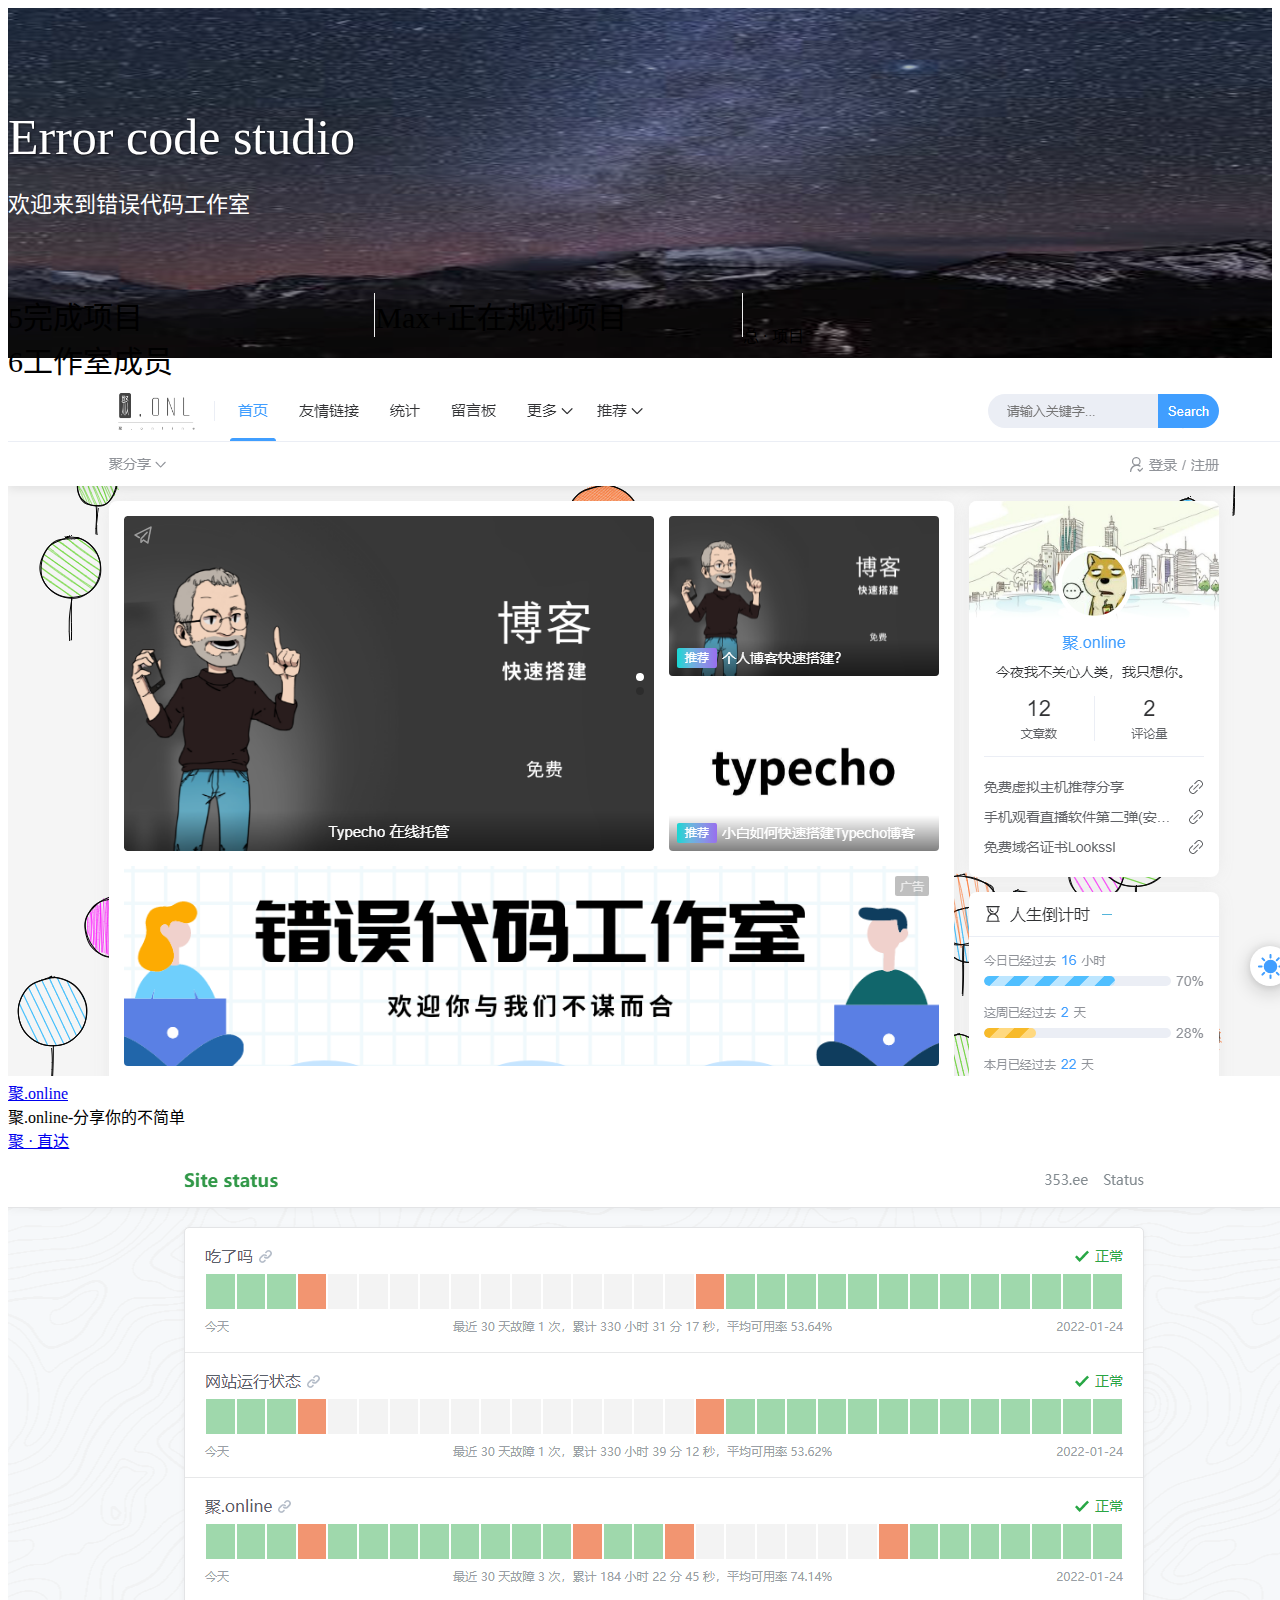
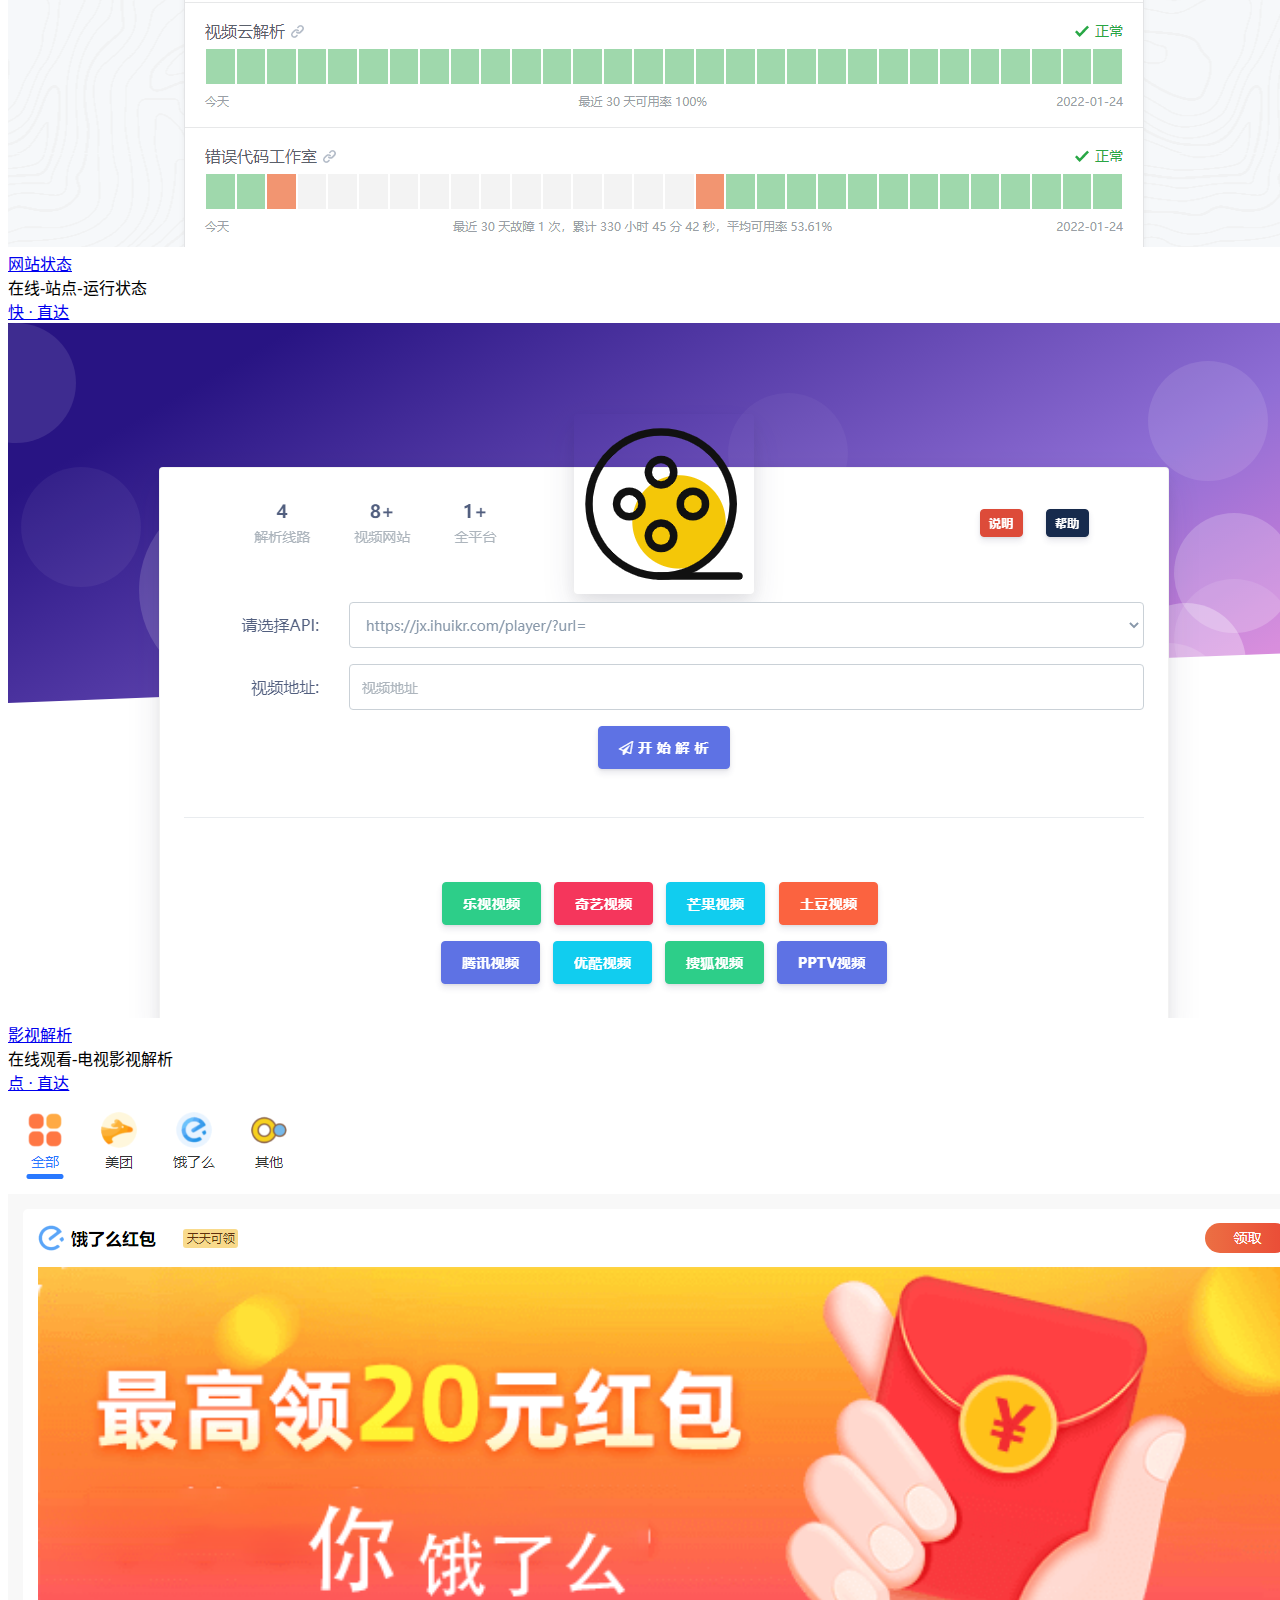
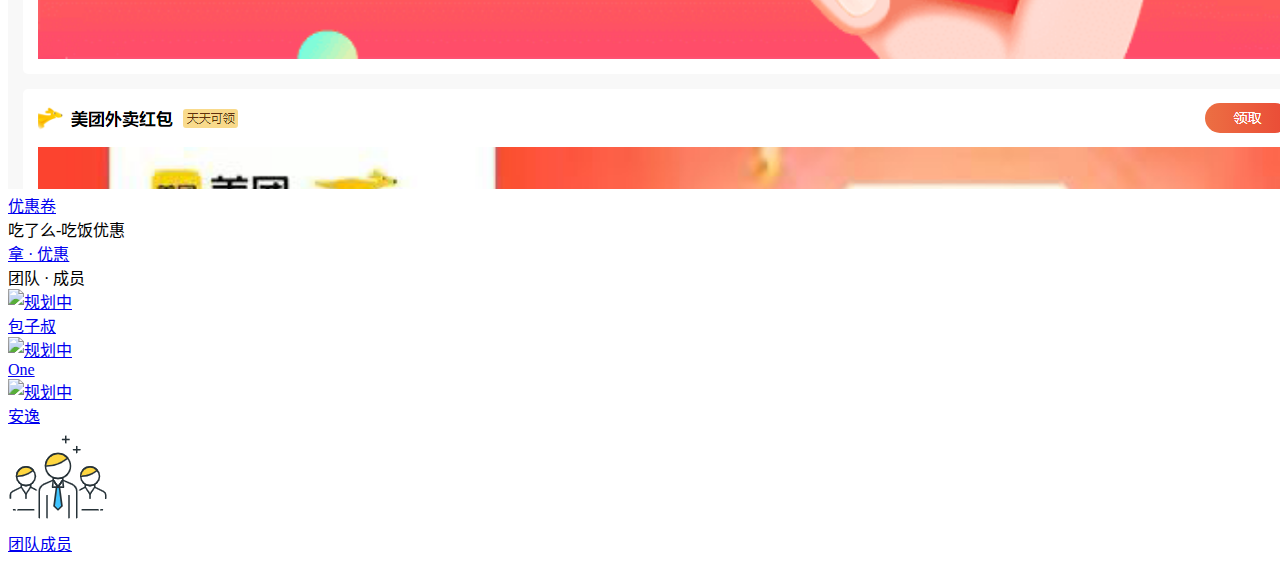
==== App/index.html @ 659bafe8 "App" ====
﻿<!DOCTYPE html>
<html lang="zh-CN">
<head>
<base target="_blank">
<meta charset="utf-8">
<meta http-equiv="X-UA-Compatible" content="IE=edge">
<meta name="viewport" content="width=device-width, initial-scale=1, maximum-scale=1, user-scalable=no">
<title>错误代码工作室</title>
<meta name="description" content="错误代码工作室，学习使人不停止BUG，For不过只是循环罢了！" />  
<meta name="keywords" content="错误代码工作室,科学上网,网页浏览,协作办公" />
<link rel="shortcut icon" href="Static/picture/logo.png" type="image/png">
<link rel="stylesheet" href="Static/css/bootstrap.min.css">
<link rel="stylesheet" href="Static/css/a.css">
<!-- HTML5 shim and Respond.js for IE8 support of HTML5 elements and media queries -->
<!-- WARNING: Respond.js doesn't work if you view the page via file:// -->
<!--[if lt IE 9]>
<script src="Static/js/html5shiv.min.js"></script>
<script src="Static/js/respond.min.js"></script>
<![endif]-->

<!-- <script type="text/javascript">
var url = window.location.href;        
if (url.indexOf("https") < 0) {        
url = url.replace("http:", "https:");        
window.location.replace(url);        
}</script> -->

</head>
<body>
<div class="tc container-fluid topic-header mb15" style="background:url(Static/images/梦想.png) center;">
  <div style="padding:100px 0 140px 0; background:rgba(0,0,0,0.3);">
    <div class="lh-full" style="color:#FFF;text-shadow: 1px 1px 2px rgba(0,0,0,0.6);font-size:50px;">Error code studio</div>
    <div class="lh-full" style="margin-top:20px;font-size:22px;color:#FFF;">欢迎来到错误代码工作室</div>
  </div>
</div>

<div class="tc" style="margin-top:-65px;margin-bottom:30px;">
  <div class="bg-white inline-block pd15 box-shadow-lg" style="font-size:30px; font-weight:300;max-width:1100px;width:90%;">
    <div style="width:33.3%;float:left;border-right:1px solid #EEE;">5<span class="mt5 block fc-gray-md f14">完成项目</span></div>
    <div style="width:33.3%;float:left;border-right:1px solid #EEE;">Max+<span class="mt5 block fc-gray-md f14">正在规划项目</span></div>
    <div style="width:33.3%;float:left;">6<span class="mt5 block fc-gray-md f14">工作室成员</span></div>
  </div>
</div>

<!-- 项目展示 -->
<div class="container">
  <div class="row mt20 mb20 oh">

    <div class="f20 pd15 mb10">总 · 项目</div>

    <div class="col-xs-6 col-sm-3 col-md-2">
      <div class="box-cell mb20">
        <a class="relative block" href="#">
          <img class="w-full" title="聚.online" src="Static/picture/聚.online.png"/>
        </a>
        <div class="pd15 tc">
          <a class="f16 b title block" style="height:30px;" href="/聚.online">聚.online</a>
          <div class="f12 fc-gray-md mb10">聚.online-分享你的不简单</div>
          <a href="#"><span class="f12 score score-md inline-block low">聚 · 直达</span></a>
        </div>
      </div>
    </div>

    <div class="col-xs-6 col-sm-3 col-md-2">
      <div class="box-cell mb20">
        <a class="relative block" href="#">
          <img class="w-full" title="状态" src="Static/picture/Status.png"/>
        </a>
        <div class="pd15 tc">
          <a class="f16 b title block" style="height:30px;" href="#">网站状态</a>
          <div class="f12 fc-gray-md mb10">在线-站点-运行状态</div>
          <a href="#"><span class="f12 score score-md inline-block low">快 · 直达</span></a>
        </div>
      </div>
    </div>

    <div class="col-xs-6 col-sm-3 col-md-2">
      <div class="box-cell mb20">
        <a class="relative block" href="/k.聚.online">
          <img class="w-full" title="自助建站" src="Static/picture/影视.png"/>
        </a>
        <div class="pd15 tc">
          <a class="f16 b title block" style="height:30px;" href="#">影视解析</a>
          <div class="f12 fc-gray-md mb10">在线观看-电视影视解析</div>
          <a href="#"><span class="f12 score score-md inline-block low">点 · 直达</span></a>
        </div>
      </div>
    </div>

    <div class="col-xs-6 col-sm-3 col-md-2">
      <div class="box-cell mb20">
        <a class="relative block" href="/waimai.353.to">
          <img class="w-full" title="优惠卷" src="Static/picture/优惠卷.png"/>
        </a>
        <div class="pd15 tc">
          <a class="f16 b title block" style="height:30px;" href="#">优惠卷</a>
          <div class="f12 fc-gray-md mb10">吃了么-吃饭优惠</div>
          <a href="#"><span class="f12 score score-md inline-block low">拿 · 优惠</span></a>
        </div>
      </div>
    </div>

  </div>
</div>


<!-- 团队成员 -->
<div class="container">
  <div class="row mt20 mb20">
    <div class="f20 pd15 mb10">团队 · 成员</div>

    <div class="col-xs-6 col-sm-3 col-md-2 mb20">
      <a class="box-cell block tc pd15" href="#" title="规划中">
        <img class="w75 img-circle border-5 mb10" alt="规划中" src="http://q1.qlogo.cn/g?b=qq&nk=1771575735&s=640"/>
        <div class="f14 b mb10 tc">包子叔</div>
      </a>
    </div>
    <div class="col-xs-6 col-sm-3 col-md-2 mb20">
      <a class="box-cell block tc pd15" href="#" title="规划中">
        <img class="w75 img-circle border-5 mb10" alt="规划中" src="http://q1.qlogo.cn/g?b=qq&nk=827851213&s=640"/>
        <div class="f14 b mb10 tc">One</div>
      </a>
    </div>
    <div class="col-xs-6 col-sm-3 col-md-2 mb20">
      <a class="box-cell block tc pd15" href="#" title="规划中">
        <img class="w75 img-circle border-5 mb10" alt="规划中" src="http://q1.qlogo.cn/g?b=qq&nk=1163505200&s=640"/>
        <div class="f14 b mb10 tc">安逸</div>
      </a>
    </div>
    <div class="col-xs-6 col-sm-3 col-md-2 mb20">
      <a class="box-cell block tc pd15" href="#" title="规划中">
        <img class="w75 img-circle border-5 mb10" alt="规划中" src="Static/picture/团队.png"/>
        <div class="f14 b mb10 tc">团队成员</div>
      </a>
    </div>


  </div>
</div>

<script type="text/javascript" src="Static/js/jquery.min.js"></script>
<script type="text/javascript" src="Static/js/bootstrap.min.js"></script>
<!--网站统计代码-->
<script data-no-instant type="text/javascript">
    var _hmt = _hmt || [];
    (function() {
    var hm = document.createElement("script");
    hm.src = "#";
    var s = document.getElementsByTagName("script")[0]; 
    s.parentNode.insertBefore(hm, s);
    })();
    console.info('源码你都看了，留个友链可好！\n谢谢！');
</script>
</body>
</html>
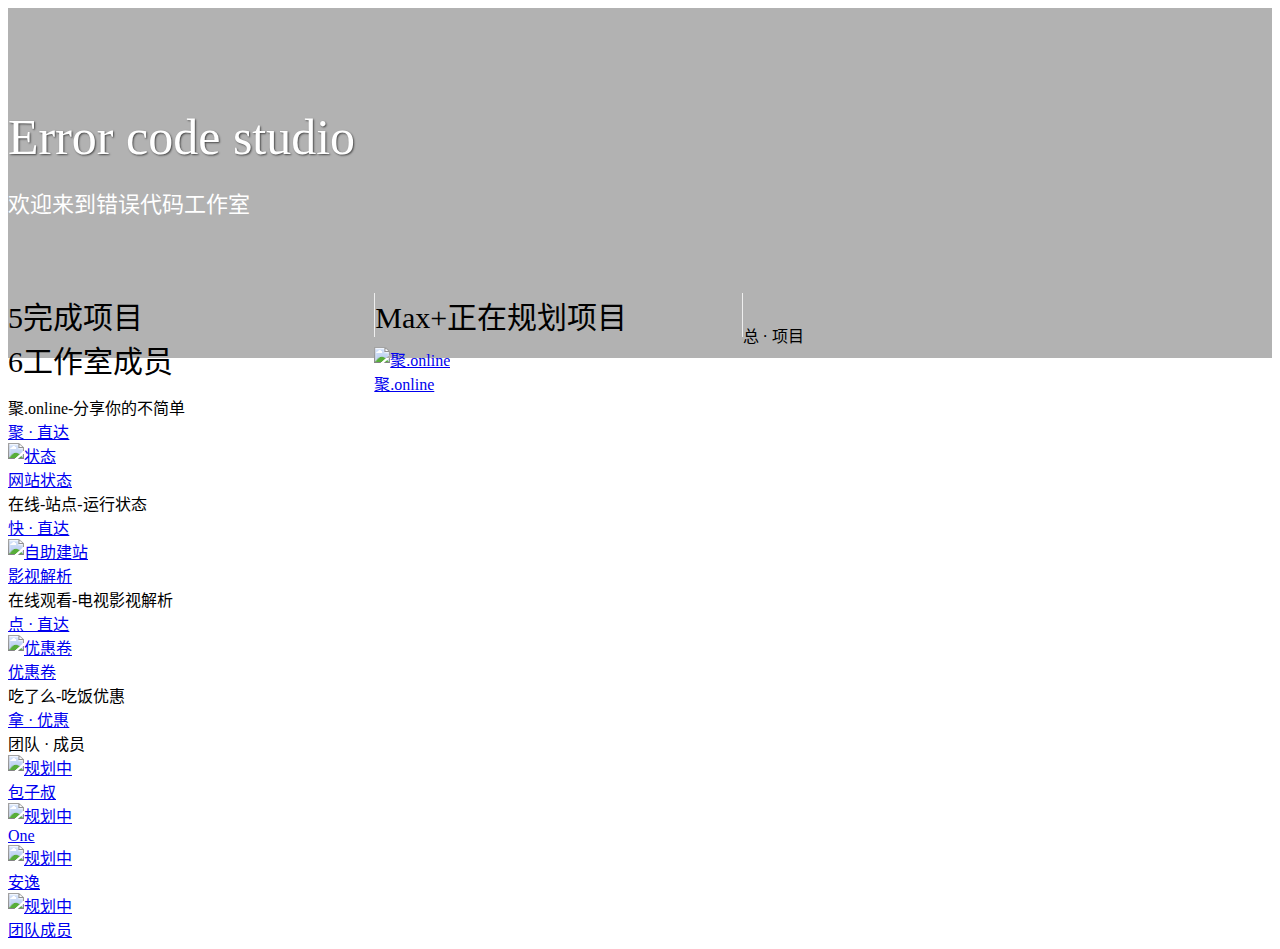
==== commit 4a2833f0: "App" ====
--- a/App/index.html
+++ b/App/index.html
@@ -8,14 +8,14 @@
 <title>错误代码工作室</title>
 <meta name="description" content="错误代码工作室，学习使人不停止BUG，For不过只是循环罢了！" />  
 <meta name="keywords" content="错误代码工作室,科学上网,网页浏览,协作办公" />
-<link rel="shortcut icon" href="Static/picture/logo.png" type="image/png">
-<link rel="stylesheet" href="Static/css/bootstrap.min.css">
-<link rel="stylesheet" href="Static/css/a.css">
+<link rel="shortcut icon" href="App/Static/picture/logo.png" type="image/png">
+<link rel="stylesheet" href="App/Static/css/bootstrap.min.css">
+<link rel="stylesheet" href="App/Static/css/a.css">
 <!-- HTML5 shim and Respond.js for IE8 support of HTML5 elements and media queries -->
 <!-- WARNING: Respond.js doesn't work if you view the page via file:// -->
 <!--[if lt IE 9]>
-<script src="Static/js/html5shiv.min.js"></script>
-<script src="Static/js/respond.min.js"></script>
+<script src="App/Static/js/html5shiv.min.js"></script>
+<script src="App/Static/js/respond.min.js"></script>
 <![endif]-->
 
 <!-- <script type="text/javascript">
@@ -27,7 +27,7 @@
 
 </head>
 <body>
-<div class="tc container-fluid topic-header mb15" style="background:url(Static/images/梦想.png) center;">
+<div class="tc container-fluid topic-header mb15" style="background:url(App/Static/images/梦想.png) center;">
   <div style="padding:100px 0 140px 0; background:rgba(0,0,0,0.3);">
     <div class="lh-full" style="color:#FFF;text-shadow: 1px 1px 2px rgba(0,0,0,0.6);font-size:50px;">Error code studio</div>
     <div class="lh-full" style="margin-top:20px;font-size:22px;color:#FFF;">欢迎来到错误代码工作室</div>
@@ -51,7 +51,7 @@
     <div class="col-xs-6 col-sm-3 col-md-2">
       <div class="box-cell mb20">
         <a class="relative block" href="#">
-          <img class="w-full" title="聚.online" src="Static/picture/聚.online.png"/>
+          <img class="w-full" title="聚.online" src="App/Static/picture/聚.online.png"/>
         </a>
         <div class="pd15 tc">
           <a class="f16 b title block" style="height:30px;" href="/聚.online">聚.online</a>
@@ -64,7 +64,7 @@
     <div class="col-xs-6 col-sm-3 col-md-2">
       <div class="box-cell mb20">
         <a class="relative block" href="#">
-          <img class="w-full" title="状态" src="Static/picture/Status.png"/>
+          <img class="w-full" title="状态" src="App/Static/picture/Status.png"/>
         </a>
         <div class="pd15 tc">
           <a class="f16 b title block" style="height:30px;" href="#">网站状态</a>
@@ -77,7 +77,7 @@
     <div class="col-xs-6 col-sm-3 col-md-2">
       <div class="box-cell mb20">
         <a class="relative block" href="/k.聚.online">
-          <img class="w-full" title="自助建站" src="Static/picture/影视.png"/>
+          <img class="w-full" title="自助建站" src="App/Static/picture/影视.png"/>
         </a>
         <div class="pd15 tc">
           <a class="f16 b title block" style="height:30px;" href="#">影视解析</a>
@@ -90,7 +90,7 @@
     <div class="col-xs-6 col-sm-3 col-md-2">
       <div class="box-cell mb20">
         <a class="relative block" href="/waimai.353.to">
-          <img class="w-full" title="优惠卷" src="Static/picture/优惠卷.png"/>
+          <img class="w-full" title="优惠卷" src="App/Static/picture/优惠卷.png"/>
         </a>
         <div class="pd15 tc">
           <a class="f16 b title block" style="height:30px;" href="#">优惠卷</a>
@@ -129,7 +129,7 @@
     </div>
     <div class="col-xs-6 col-sm-3 col-md-2 mb20">
       <a class="box-cell block tc pd15" href="#" title="规划中">
-        <img class="w75 img-circle border-5 mb10" alt="规划中" src="Static/picture/团队.png"/>
+        <img class="w75 img-circle border-5 mb10" alt="规划中" src="App/Static/picture/团队.png"/>
         <div class="f14 b mb10 tc">团队成员</div>
       </a>
     </div>
@@ -138,8 +138,8 @@
   </div>
 </div>
 
-<script type="text/javascript" src="Static/js/jquery.min.js"></script>
-<script type="text/javascript" src="Static/js/bootstrap.min.js"></script>
+<script type="text/javascript" src="App/Static/js/jquery.min.js"></script>
+<script type="text/javascript" src="App/Static/js/bootstrap.min.js"></script>
 <!--网站统计代码-->
 <script data-no-instant type="text/javascript">
     var _hmt = _hmt || [];
